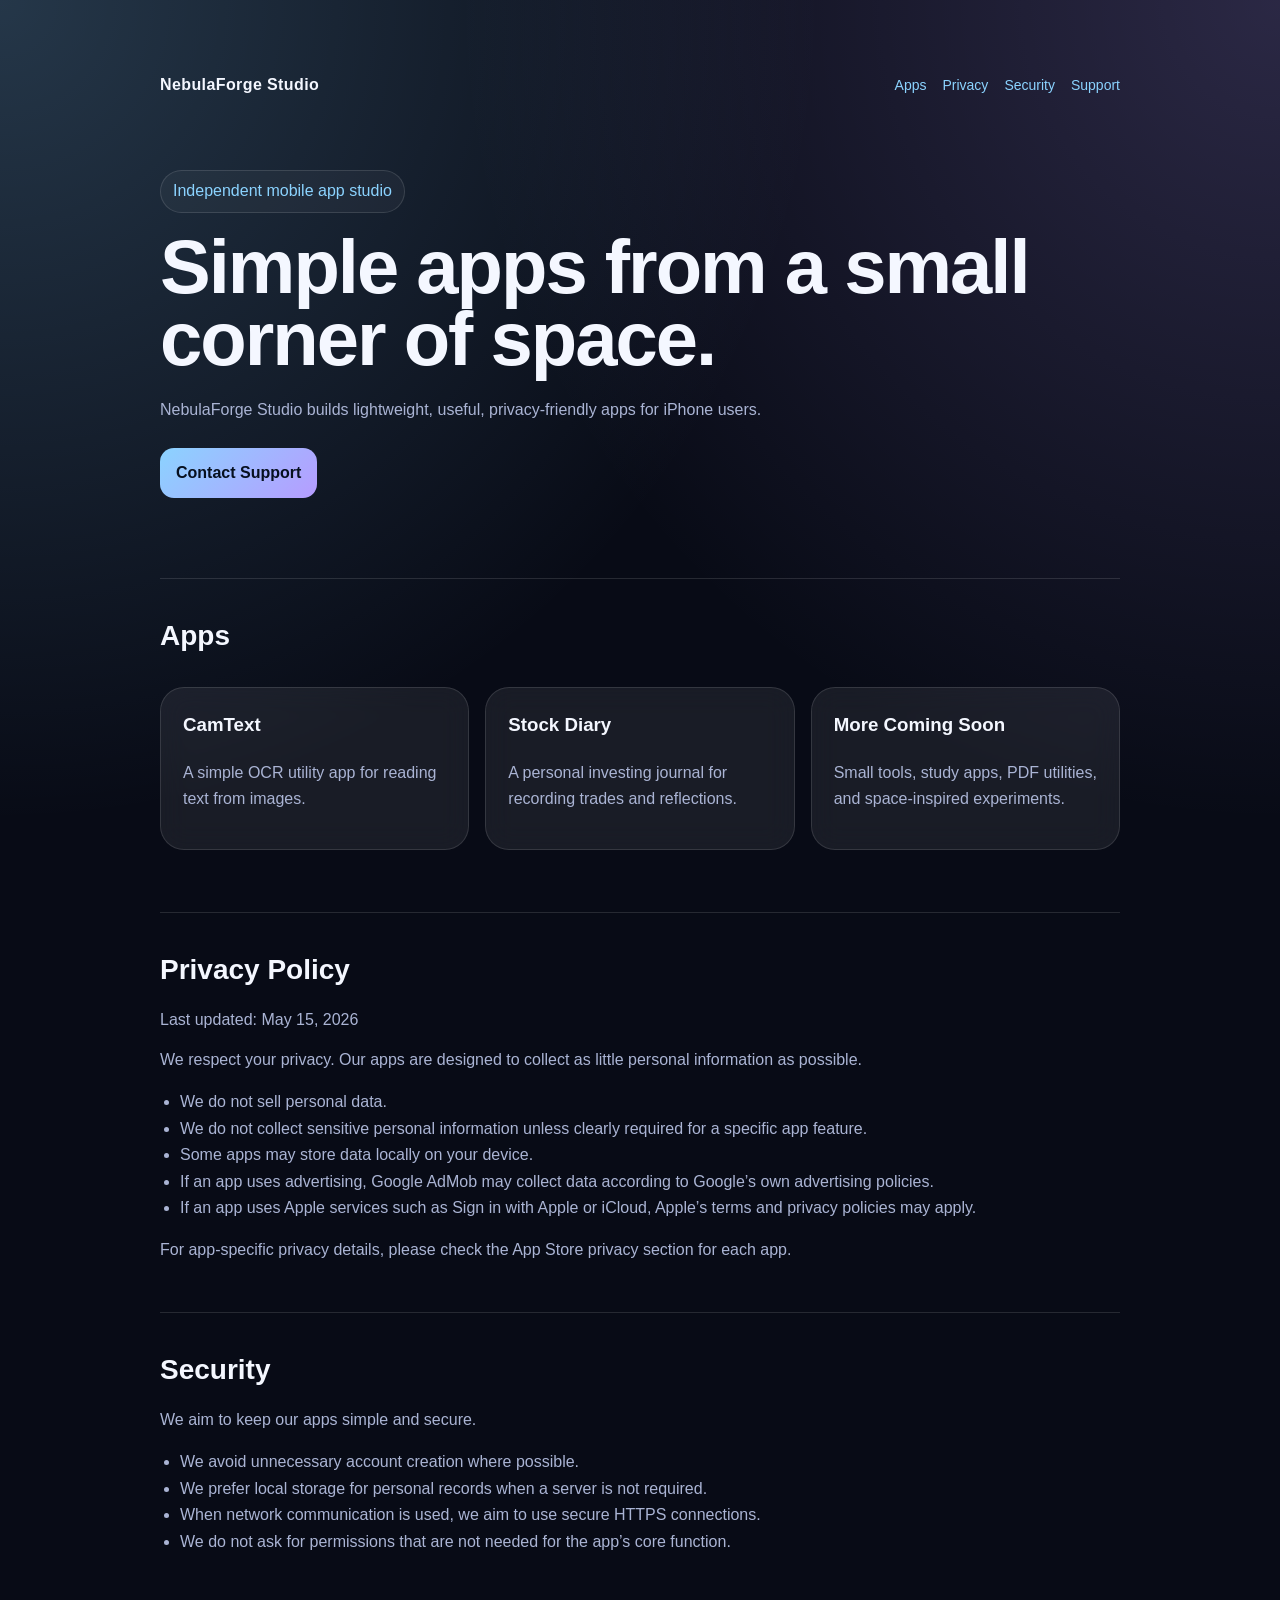
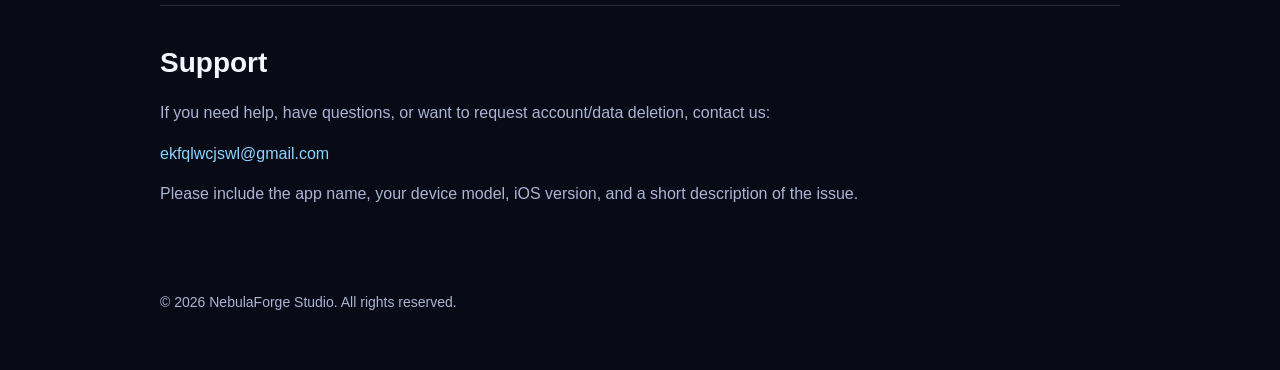
==== index.html @ dadc5c47 "ff" ====
<!doctype html>
<html lang="ko">
<head>
  <meta charset="utf-8" />
  <meta name="viewport" content="width=device-width, initial-scale=1" />
  <title>NebulaForge Studio</title>
  <meta name="description" content="NebulaForge Studio builds simple, useful, privacy-friendly mobile apps." />
  <style>
    :root {
      --bg: #080b16;
      --card: rgba(255,255,255,0.07);
      --text: #f4f7ff;
      --muted: #aab4d4;
      --line: rgba(255,255,255,0.12);
      --accent: #8bd3ff;
      --accent2: #b69cff;
    }
    * { box-sizing: border-box; }
    body {
      margin: 0;
      font-family: -apple-system, BlinkMacSystemFont, "Segoe UI", sans-serif;
      background:
        radial-gradient(circle at top left, rgba(139,211,255,0.22), transparent 35%),
        radial-gradient(circle at top right, rgba(182,156,255,0.20), transparent 35%),
        var(--bg);
      color: var(--text);
      line-height: 1.65;
    }
    a { color: var(--accent); text-decoration: none; }
    header, main, footer { width: min(960px, calc(100% - 32px)); margin: 0 auto; }
    header { padding: 72px 0 36px; }
    nav { display: flex; justify-content: space-between; align-items: center; gap: 16px; }
    .logo { font-weight: 800; letter-spacing: 0.4px; }
    .links { display: flex; gap: 16px; flex-wrap: wrap; font-size: 14px; }
    .hero { padding: 72px 0 44px; }
    h1 { font-size: clamp(40px, 8vw, 76px); line-height: 0.95; margin: 0 0 22px; letter-spacing: -2px; }
    h2 { font-size: 28px; margin: 0 0 14px; }
    h3 { margin-top: 0; }
    p { color: var(--muted); margin: 0 0 14px; }
    .badge { display: inline-flex; padding: 7px 12px; border: 1px solid var(--line); border-radius: 999px; color: var(--accent); background: rgba(255,255,255,0.04); margin-bottom: 18px; }
    .grid { display: grid; grid-template-columns: repeat(3, 1fr); gap: 16px; margin: 28px 0; }
    .card { background: var(--card); border: 1px solid var(--line); border-radius: 24px; padding: 22px; backdrop-filter: blur(14px); }
    section { padding: 34px 0; border-top: 1px solid var(--line); }
    ul { color: var(--muted); padding-left: 20px; }
    .button { display: inline-block; margin-top: 10px; padding: 12px 16px; border-radius: 14px; background: linear-gradient(135deg, var(--accent), var(--accent2)); color: #06101f; font-weight: 700; }
    footer { padding: 36px 0 56px; color: var(--muted); font-size: 14px; }
    @media (max-width: 760px) { .grid { grid-template-columns: 1fr; } nav { align-items: flex-start; flex-direction: column; } }
  </style>
</head>
<body>
  <header>
    <nav>
      <div class="logo">NebulaForge Studio</div>
      <div class="links">
        <a href="#apps">Apps</a>
        <a href="#privacy">Privacy</a>
        <a href="#security">Security</a>
        <a href="#support">Support</a>
      </div>
    </nav>
    <div class="hero">
      <div class="badge">Independent mobile app studio</div>
      <h1>Simple apps from a small corner of space.</h1>
      <p>NebulaForge Studio builds lightweight, useful, privacy-friendly apps for iPhone users.</p>
      <a class="button" href="#support">Contact Support</a>
    </div>
  </header>

  <main>
    <section id="apps">
      <h2>Apps</h2>
      <div class="grid">
        <div class="card">
          <h3>CamText</h3>
          <p>A simple OCR utility app for reading text from images.</p>
        </div>
        <div class="card">
          <h3>Stock Diary</h3>
          <p>A personal investing journal for recording trades and reflections.</p>
        </div>
        <div class="card">
          <h3>More Coming Soon</h3>
          <p>Small tools, study apps, PDF utilities, and space-inspired experiments.</p>
        </div>
      </div>
    </section>

    <section id="privacy">
      <h2>Privacy Policy</h2>
      <p>Last updated: May 15, 2026</p>
      <p>We respect your privacy. Our apps are designed to collect as little personal information as possible.</p>
      <ul>
        <li>We do not sell personal data.</li>
        <li>We do not collect sensitive personal information unless clearly required for a specific app feature.</li>
        <li>Some apps may store data locally on your device.</li>
        <li>If an app uses advertising, Google AdMob may collect data according to Google’s own advertising policies.</li>
        <li>If an app uses Apple services such as Sign in with Apple or iCloud, Apple’s terms and privacy policies may apply.</li>
      </ul>
      <p>For app-specific privacy details, please check the App Store privacy section for each app.</p>
    </section>

    <section id="security">
      <h2>Security</h2>
      <p>We aim to keep our apps simple and secure.</p>
      <ul>
        <li>We avoid unnecessary account creation where possible.</li>
        <li>We prefer local storage for personal records when a server is not required.</li>
        <li>When network communication is used, we aim to use secure HTTPS connections.</li>
        <li>We do not ask for permissions that are not needed for the app’s core function.</li>
      </ul>
    </section>

    <section id="support">
      <h2>Support</h2>
      <p>If you need help, have questions, or want to request account/data deletion, contact us:</p>
      <p><a href="mailto:ekfqlwcjswl@gmail.com">ekfqlwcjswl@gmail.com</a></p>
      <p>Please include the app name, your device model, iOS version, and a short description of the issue.</p>
    </section>
  </main>

  <footer>
    © 2026 NebulaForge Studio. All rights reserved.
  </footer>
</body>
</html>
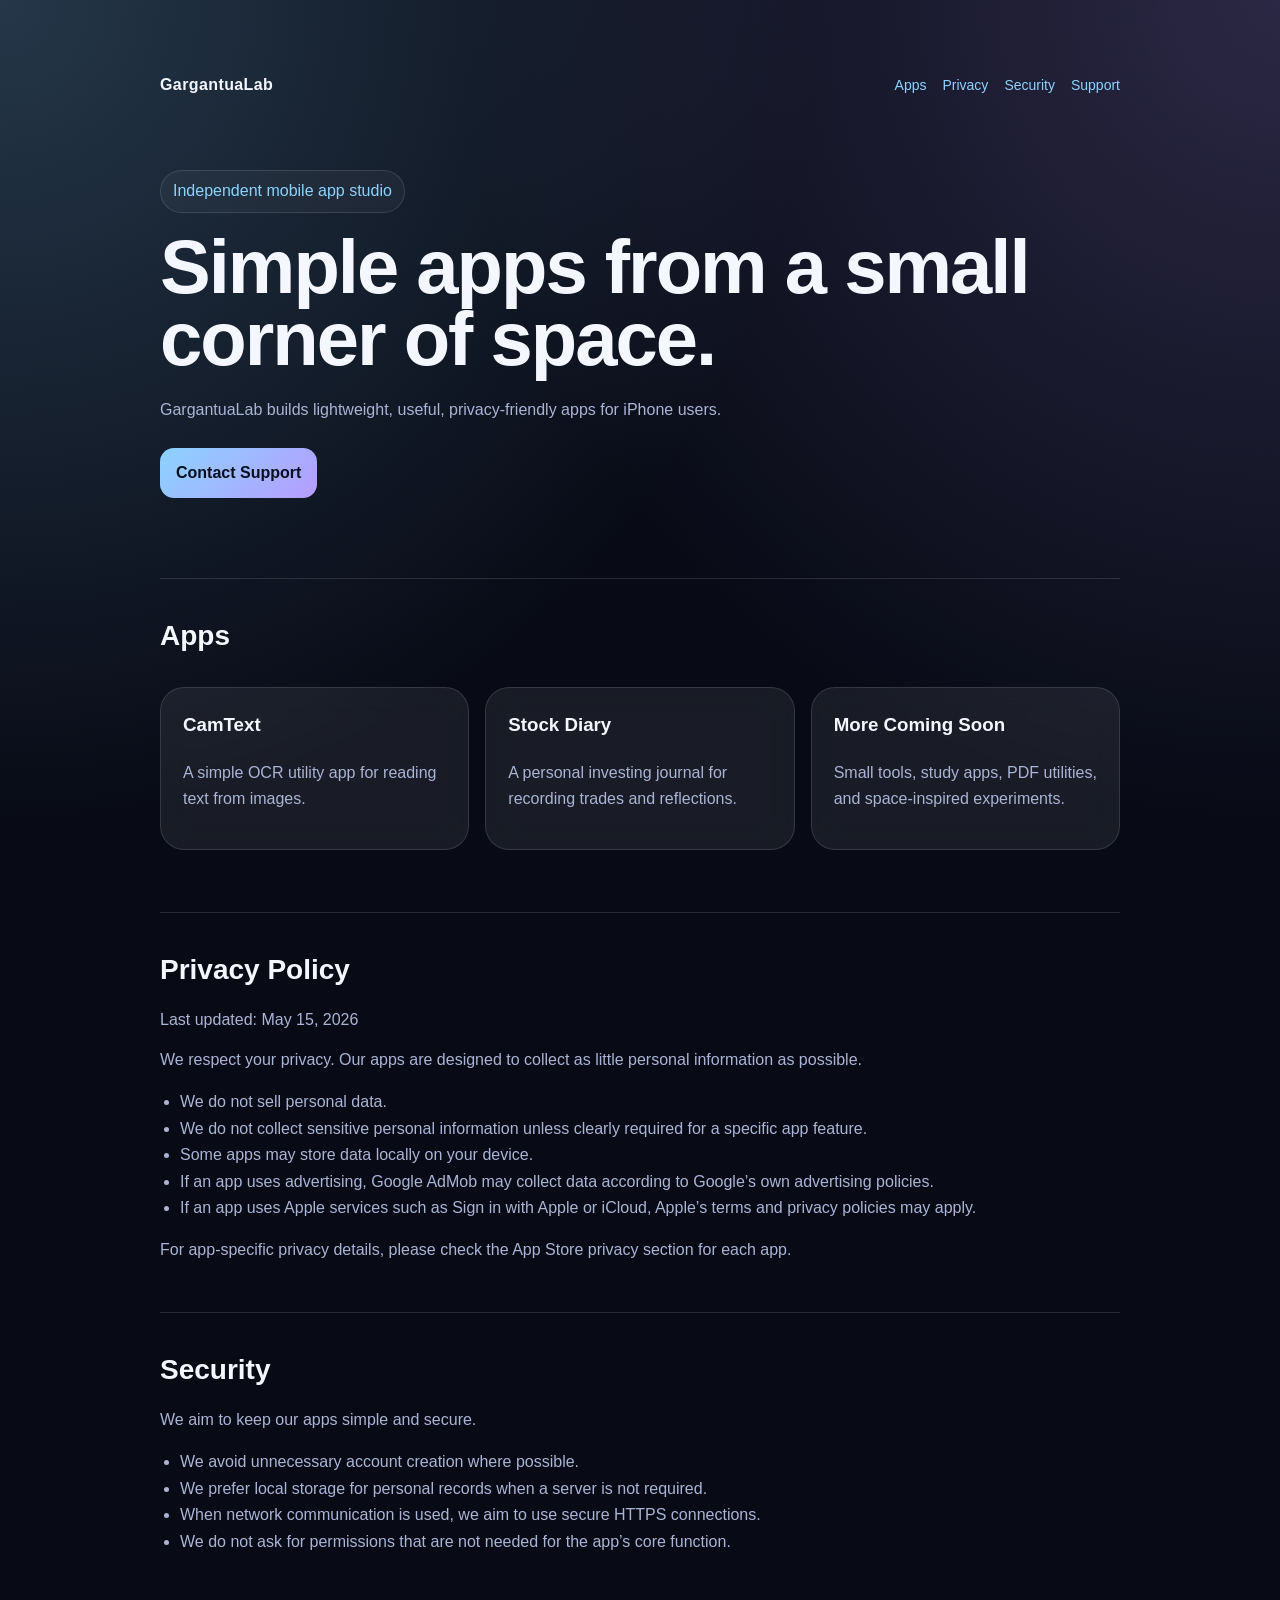
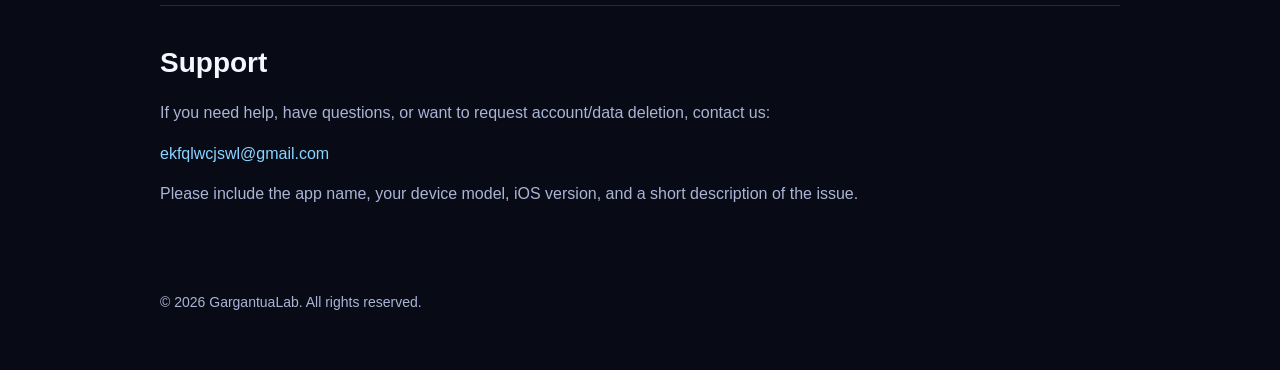
==== commit 6020e120: "ff" ====
--- a/index.html
+++ b/index.html
@@ -3,8 +3,8 @@
 <head>
   <meta charset="utf-8" />
   <meta name="viewport" content="width=device-width, initial-scale=1" />
-  <title>NebulaForge Studio</title>
-  <meta name="description" content="NebulaForge Studio builds simple, useful, privacy-friendly mobile apps." />
+  <title>GargantuaLab</title>
+  <meta name="description" content="GargantuaLab builds simple, useful, privacy-friendly mobile apps." />
   <style>
     :root {
       --bg: #080b16;
@@ -50,7 +50,7 @@
 <body>
   <header>
     <nav>
-      <div class="logo">NebulaForge Studio</div>
+      <div class="logo">GargantuaLab</div>
       <div class="links">
         <a href="#apps">Apps</a>
         <a href="#privacy">Privacy</a>
@@ -61,7 +61,7 @@
     <div class="hero">
       <div class="badge">Independent mobile app studio</div>
       <h1>Simple apps from a small corner of space.</h1>
-      <p>NebulaForge Studio builds lightweight, useful, privacy-friendly apps for iPhone users.</p>
+      <p>GargantuaLab builds lightweight, useful, privacy-friendly apps for iPhone users.</p>
       <a class="button" href="#support">Contact Support</a>
     </div>
   </header>
@@ -119,7 +119,7 @@
   </main>
 
   <footer>
-    © 2026 NebulaForge Studio. All rights reserved.
+    © 2026 GargantuaLab. All rights reserved.
   </footer>
 </body>
 </html>
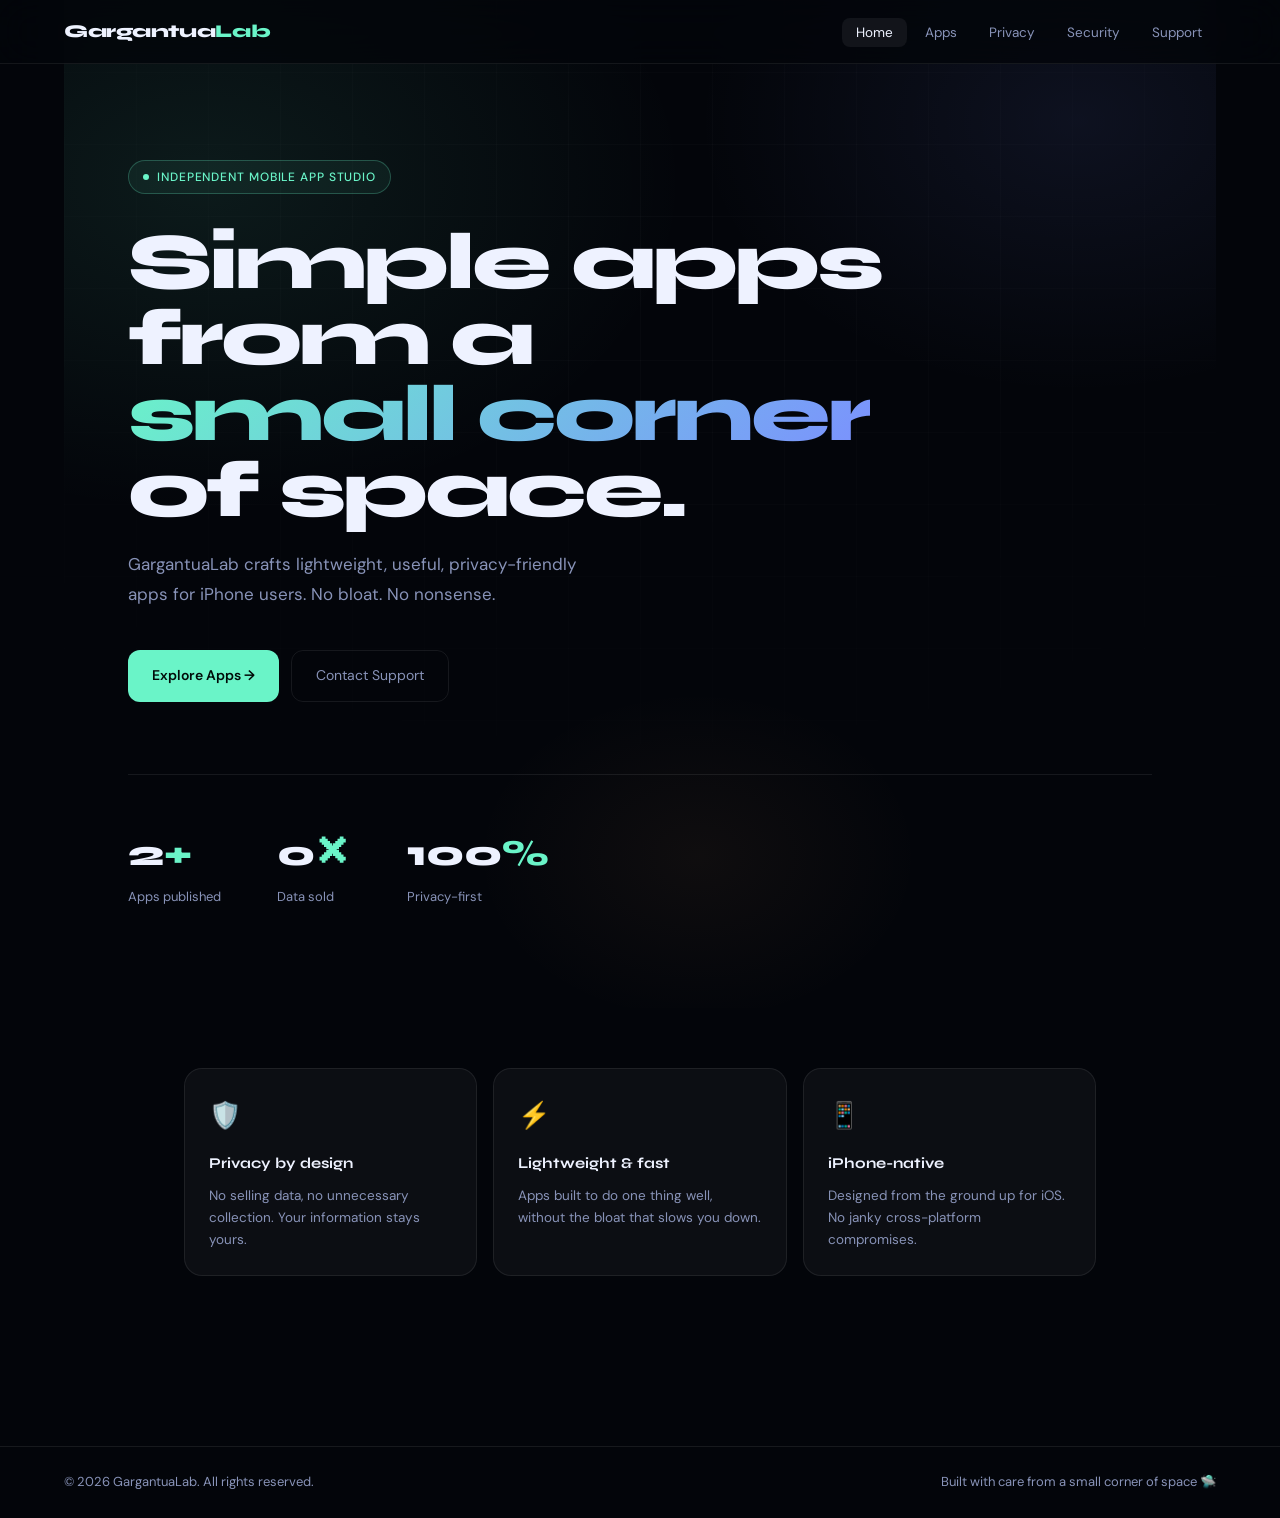
==== commit ee2050b9: "ㅇㅇ" ====
--- a/index.html
+++ b/index.html
@@ -4,122 +4,155 @@
   <meta charset="utf-8" />
   <meta name="viewport" content="width=device-width, initial-scale=1" />
   <title>GargantuaLab</title>
-  <meta name="description" content="GargantuaLab builds simple, useful, privacy-friendly mobile apps." />
+  <link rel="stylesheet" href="style.css" />
   <style>
-    :root {
-      --bg: #080b16;
-      --card: rgba(255,255,255,0.07);
-      --text: #f4f7ff;
-      --muted: #aab4d4;
-      --line: rgba(255,255,255,0.12);
-      --accent: #8bd3ff;
-      --accent2: #b69cff;
+    body { padding-top: 0; }
+    main { padding-top: 0; max-width: 100%; }
+
+    .hero {
+      position: relative;
+      overflow: hidden;
+      padding: 160px 5vw 100px;
     }
-    * { box-sizing: border-box; }
-    body {
-      margin: 0;
-      font-family: -apple-system, BlinkMacSystemFont, "Segoe UI", sans-serif;
+    .hero-bg {
+      position: absolute; inset: 0; pointer-events: none;
       background:
-        radial-gradient(circle at top left, rgba(139,211,255,0.22), transparent 35%),
-        radial-gradient(circle at top right, rgba(182,156,255,0.20), transparent 35%),
-        var(--bg);
-      color: var(--text);
-      line-height: 1.65;
+        radial-gradient(ellipse 70% 55% at 12% 18%, rgba(106,244,200,0.09) 0%, transparent 60%),
+        radial-gradient(ellipse 55% 45% at 88% 12%, rgba(123,143,255,0.09) 0%, transparent 60%),
+        radial-gradient(ellipse 35% 30% at 55% 85%, rgba(244,169,106,0.05) 0%, transparent 55%);
     }
-    a { color: var(--accent); text-decoration: none; }
-    header, main, footer { width: min(960px, calc(100% - 32px)); margin: 0 auto; }
-    header { padding: 72px 0 36px; }
-    nav { display: flex; justify-content: space-between; align-items: center; gap: 16px; }
-    .logo { font-weight: 800; letter-spacing: 0.4px; }
-    .links { display: flex; gap: 16px; flex-wrap: wrap; font-size: 14px; }
-    .hero { padding: 72px 0 44px; }
-    h1 { font-size: clamp(40px, 8vw, 76px); line-height: 0.95; margin: 0 0 22px; letter-spacing: -2px; }
-    h2 { font-size: 28px; margin: 0 0 14px; }
-    h3 { margin-top: 0; }
-    p { color: var(--muted); margin: 0 0 14px; }
-    .badge { display: inline-flex; padding: 7px 12px; border: 1px solid var(--line); border-radius: 999px; color: var(--accent); background: rgba(255,255,255,0.04); margin-bottom: 18px; }
-    .grid { display: grid; grid-template-columns: repeat(3, 1fr); gap: 16px; margin: 28px 0; }
-    .card { background: var(--card); border: 1px solid var(--line); border-radius: 24px; padding: 22px; backdrop-filter: blur(14px); }
-    section { padding: 34px 0; border-top: 1px solid var(--line); }
-    ul { color: var(--muted); padding-left: 20px; }
-    .button { display: inline-block; margin-top: 10px; padding: 12px 16px; border-radius: 14px; background: linear-gradient(135deg, var(--accent), var(--accent2)); color: #06101f; font-weight: 700; }
-    footer { padding: 36px 0 56px; color: var(--muted); font-size: 14px; }
-    @media (max-width: 760px) { .grid { grid-template-columns: 1fr; } nav { align-items: flex-start; flex-direction: column; } }
+    .hero-grid {
+      position: absolute; inset: 0; pointer-events: none;
+      background-image:
+        linear-gradient(rgba(255,255,255,0.022) 1px, transparent 1px),
+        linear-gradient(90deg, rgba(255,255,255,0.022) 1px, transparent 1px);
+      background-size: 72px 72px;
+      mask-image: radial-gradient(ellipse 90% 65% at 50% 25%, black, transparent);
+    }
+    .hero-inner {
+      position: relative;
+      max-width: 1040px; margin: 0 auto;
+    }
+    .hero-tag {
+      display: inline-flex; align-items: center; gap: 8px;
+      font-size: 12px; font-weight: 500;
+      letter-spacing: 0.9px; text-transform: uppercase;
+      color: var(--accent);
+      border: 1px solid rgba(106,244,200,0.25);
+      background: rgba(106,244,200,0.06);
+      padding: 6px 14px; border-radius: 999px;
+      margin-bottom: 30px;
+    }
+    .hero-tag::before {
+      content: '';
+      width: 6px; height: 6px; border-radius: 50%;
+      background: var(--accent);
+      animation: blink 2s ease-in-out infinite;
+    }
+    @keyframes blink { 0%,100%{opacity:1} 50%{opacity:0.25} }
+
+    .hero-sub {
+      font-size: 17px; color: var(--muted);
+      max-width: 460px; margin-bottom: 40px; line-height: 1.75;
+    }
+    .hero-actions { display: flex; gap: 12px; flex-wrap: wrap; }
+    .hero-stats {
+      display: flex; gap: 56px; flex-wrap: wrap;
+      margin-top: 72px; padding-top: 48px;
+      border-top: 1px solid var(--card-border);
+    }
+    .stat-num {
+      font-family: 'Syne', sans-serif;
+      font-size: 36px; font-weight: 800; color: var(--text);
+    }
+    .stat-num span { color: var(--accent); }
+    .stat-lbl { font-size: 13px; color: var(--muted); margin-top: 2px; }
+
+    .features {
+      max-width: 1040px; margin: 0 auto;
+      padding: 60px 5vw 90px;
+      display: grid;
+      grid-template-columns: repeat(auto-fit, minmax(220px, 1fr));
+      gap: 16px;
+    }
+    .feat-card {
+      background: var(--card);
+      border: 1px solid var(--card-border);
+      border-radius: 18px; padding: 24px;
+      transition: border-color 0.2s, transform 0.2s;
+    }
+    .feat-card:hover { border-color: rgba(255,255,255,0.15); transform: translateY(-2px); }
+    .feat-icon { font-size: 26px; margin-bottom: 14px; display: block; }
+    .feat-card h3 {
+      font-family: 'Syne', sans-serif;
+      font-size: 15px; font-weight: 700; margin-bottom: 8px; color: var(--text);
+    }
+    .feat-card p { font-size: 13.5px; color: var(--muted); line-height: 1.65; }
   </style>
 </head>
 <body>
-  <header>
-    <nav>
-      <div class="logo">GargantuaLab</div>
-      <div class="links">
-        <a href="#apps">Apps</a>
-        <a href="#privacy">Privacy</a>
-        <a href="#security">Security</a>
-        <a href="#support">Support</a>
+<nav>
+  <a href="index.html" class="logo">Gargantua<span>Lab</span></a>
+  <ul class="nav-links">
+    <li><a href="index.html" class="active">Home</a></li>
+    <li><a href="apps.html">Apps</a></li>
+    <li><a href="privacy.html">Privacy</a></li>
+    <li><a href="security.html">Security</a></li>
+    <li><a href="support.html">Support</a></li>
+  </ul>
+</nav>
+
+<main>
+  <div class="hero">
+    <div class="hero-bg"></div>
+    <div class="hero-grid"></div>
+    <div class="hero-inner">
+      <div class="hero-tag anim">Independent Mobile App Studio</div>
+      <h1 class="anim">Simple apps from a<br><em>small corner</em><br>of space.</h1>
+      <p class="hero-sub anim">GargantuaLab crafts lightweight, useful, privacy-friendly apps for iPhone users. No bloat. No nonsense.</p>
+      <div class="hero-actions anim">
+        <a href="apps.html" class="btn-primary">Explore Apps →</a>
+        <a href="support.html" class="btn-ghost">Contact Support</a>
       </div>
-    </nav>
-    <div class="hero">
-      <div class="badge">Independent mobile app studio</div>
-      <h1>Simple apps from a small corner of space.</h1>
-      <p>GargantuaLab builds lightweight, useful, privacy-friendly apps for iPhone users.</p>
-      <a class="button" href="#support">Contact Support</a>
-    </div>
-  </header>
-
-  <main>
-    <section id="apps">
-      <h2>Apps</h2>
-      <div class="grid">
-        <div class="card">
-          <h3>CamText</h3>
-          <p>A simple OCR utility app for reading text from images.</p>
+      <div class="hero-stats anim">
+        <div>
+          <div class="stat-num">2<span>+</span></div>
+          <div class="stat-lbl">Apps published</div>
         </div>
-        <div class="card">
-          <h3>Stock Diary</h3>
-          <p>A personal investing journal for recording trades and reflections.</p>
+        <div>
+          <div class="stat-num">0<span>✕</span></div>
+          <div class="stat-lbl">Data sold</div>
         </div>
-        <div class="card">
-          <h3>More Coming Soon</h3>
-          <p>Small tools, study apps, PDF utilities, and space-inspired experiments.</p>
+        <div>
+          <div class="stat-num">100<span>%</span></div>
+          <div class="stat-lbl">Privacy-first</div>
         </div>
       </div>
-    </section>
+    </div>
+  </div>
 
-    <section id="privacy">
-      <h2>Privacy Policy</h2>
-      <p>Last updated: May 15, 2026</p>
-      <p>We respect your privacy. Our apps are designed to collect as little personal information as possible.</p>
-      <ul>
-        <li>We do not sell personal data.</li>
-        <li>We do not collect sensitive personal information unless clearly required for a specific app feature.</li>
-        <li>Some apps may store data locally on your device.</li>
-        <li>If an app uses advertising, Google AdMob may collect data according to Google’s own advertising policies.</li>
-        <li>If an app uses Apple services such as Sign in with Apple or iCloud, Apple’s terms and privacy policies may apply.</li>
-      </ul>
-      <p>For app-specific privacy details, please check the App Store privacy section for each app.</p>
-    </section>
+  <div class="features">
+    <div class="feat-card anim">
+      <span class="feat-icon">🛡️</span>
+      <h3>Privacy by design</h3>
+      <p>No selling data, no unnecessary collection. Your information stays yours.</p>
+    </div>
+    <div class="feat-card anim">
+      <span class="feat-icon">⚡</span>
+      <h3>Lightweight &amp; fast</h3>
+      <p>Apps built to do one thing well, without the bloat that slows you down.</p>
+    </div>
+    <div class="feat-card anim">
+      <span class="feat-icon">📱</span>
+      <h3>iPhone-native</h3>
+      <p>Designed from the ground up for iOS. No janky cross-platform compromises.</p>
+    </div>
+  </div>
+</main>
 
-    <section id="security">
-      <h2>Security</h2>
-      <p>We aim to keep our apps simple and secure.</p>
-      <ul>
-        <li>We avoid unnecessary account creation where possible.</li>
-        <li>We prefer local storage for personal records when a server is not required.</li>
-        <li>When network communication is used, we aim to use secure HTTPS connections.</li>
-        <li>We do not ask for permissions that are not needed for the app’s core function.</li>
-      </ul>
-    </section>
-
-    <section id="support">
-      <h2>Support</h2>
-      <p>If you need help, have questions, or want to request account/data deletion, contact us:</p>
-      <p><a href="mailto:ekfqlwcjswl@gmail.com">ekfqlwcjswl@gmail.com</a></p>
-      <p>Please include the app name, your device model, iOS version, and a short description of the issue.</p>
-    </section>
-  </main>
-
-  <footer>
-    © 2026 GargantuaLab. All rights reserved.
-  </footer>
+<footer>
+  <p>© 2026 GargantuaLab. All rights reserved.</p>
+  <p>Built with care from a small corner of space 🛸</p>
+</footer>
 </body>
 </html>
--- a/style.css
+++ b/style.css
@@ -0,0 +1,211 @@
+@import url('https://fonts.googleapis.com/css2?family=Syne:wght@400;700;800&family=DM+Sans:opsz,wght@9..40,300;9..40,400;9..40,500&display=swap');
+
+:root {
+  --bg: #03050a;
+  --surface: #0b0f1c;
+  --card: rgba(255,255,255,0.04);
+  --card-border: rgba(255,255,255,0.08);
+  --text: #eef2ff;
+  --muted: #8893b8;
+  --faint: rgba(255,255,255,0.06);
+  --accent: #6af4c8;
+  --accent2: #7b8fff;
+  --accent3: #f4a96a;
+}
+
+* { box-sizing: border-box; margin: 0; padding: 0; }
+html { scroll-behavior: smooth; }
+
+body {
+  font-family: 'DM Sans', sans-serif;
+  background: var(--bg);
+  color: var(--text);
+  line-height: 1.7;
+  overflow-x: hidden;
+  min-height: 100vh;
+  display: flex;
+  flex-direction: column;
+}
+
+a { color: var(--accent); text-decoration: none; }
+
+/* ── NAV ── */
+nav {
+  position: fixed; top: 0; left: 0; right: 0; z-index: 100;
+  display: flex; justify-content: space-between; align-items: center;
+  padding: 0 5vw;
+  height: 64px;
+  background: rgba(3,5,10,0.80);
+  backdrop-filter: blur(18px);
+  border-bottom: 1px solid rgba(255,255,255,0.07);
+}
+
+.logo {
+  font-family: 'Syne', sans-serif;
+  font-weight: 800;
+  font-size: 18px;
+  letter-spacing: -0.3px;
+  color: var(--text);
+  text-decoration: none;
+}
+.logo span { color: var(--accent); }
+
+.nav-links {
+  display: flex; gap: 4px; list-style: none;
+}
+.nav-links a {
+  font-size: 13.5px; font-weight: 400;
+  color: var(--muted);
+  text-decoration: none;
+  padding: 6px 14px;
+  border-radius: 8px;
+  transition: color 0.2s, background 0.2s;
+}
+.nav-links a:hover { color: var(--text); background: var(--faint); }
+.nav-links a.active { color: var(--text); background: var(--faint); }
+
+/* ── MAIN WRAP ── */
+main {
+  flex: 1;
+  max-width: 1040px;
+  margin: 0 auto;
+  width: 100%;
+  padding: 96px 5vw 80px;
+}
+
+/* ── SECTION LABEL ── */
+.section-label {
+  font-size: 11.5px; font-weight: 500;
+  letter-spacing: 1.5px; text-transform: uppercase;
+  color: var(--accent);
+  margin-bottom: 14px;
+  display: block;
+}
+
+h1 {
+  font-family: 'Syne', sans-serif;
+  font-size: clamp(40px, 7vw, 80px);
+  font-weight: 800;
+  line-height: 0.95;
+  letter-spacing: -3px;
+  margin-bottom: 22px;
+}
+h1 em {
+  font-style: normal;
+  background: linear-gradient(135deg, var(--accent), var(--accent2));
+  -webkit-background-clip: text;
+  -webkit-text-fill-color: transparent;
+  background-clip: text;
+}
+
+h2 {
+  font-family: 'Syne', sans-serif;
+  font-size: clamp(28px, 4vw, 44px);
+  font-weight: 800;
+  letter-spacing: -1.5px;
+  line-height: 1.1;
+  margin-bottom: 14px;
+}
+
+.page-desc {
+  font-size: 16px;
+  color: var(--muted);
+  max-width: 500px;
+  margin-bottom: 52px;
+  line-height: 1.75;
+}
+
+/* ── BUTTONS ── */
+.btn-primary {
+  display: inline-flex; align-items: center; gap: 8px;
+  padding: 13px 24px; border-radius: 12px;
+  background: var(--accent);
+  color: #010b08;
+  font-weight: 600; font-size: 14px;
+  text-decoration: none;
+  transition: opacity 0.2s, transform 0.15s;
+}
+.btn-primary:hover { opacity: 0.88; transform: translateY(-1px); color: #010b08; }
+
+.btn-ghost {
+  display: inline-flex; align-items: center; gap: 8px;
+  padding: 13px 24px; border-radius: 12px;
+  border: 1px solid var(--card-border);
+  color: var(--muted); font-size: 14px;
+  text-decoration: none;
+  background: transparent;
+  transition: background 0.2s, color 0.2s, border-color 0.2s;
+}
+.btn-ghost:hover { background: var(--faint); color: var(--text); border-color: rgba(255,255,255,0.15); }
+
+/* ── POLICY BLOCKS ── */
+.policy-block {
+  background: var(--card);
+  border: 1px solid var(--card-border);
+  border-radius: 20px;
+  padding: 28px 32px;
+  margin-bottom: 14px;
+}
+.policy-block h3 {
+  font-family: 'Syne', sans-serif;
+  font-size: 15px; font-weight: 700;
+  margin-bottom: 18px;
+  display: flex; align-items: center; gap: 10px;
+  color: var(--text);
+}
+.icon-badge {
+  width: 32px; height: 32px; border-radius: 9px;
+  display: flex; align-items: center; justify-content: center;
+  font-size: 15px;
+}
+.icon-badge.teal   { background: rgba(106,244,200,0.12); }
+.icon-badge.purple { background: rgba(123,143,255,0.12); }
+.icon-badge.orange { background: rgba(244,169,106,0.12); }
+
+.policy-list { list-style: none; display: flex; flex-direction: column; gap: 10px; }
+.policy-list li {
+  display: flex; align-items: flex-start; gap: 12px;
+  font-size: 14.5px; color: var(--muted); line-height: 1.65;
+}
+.policy-list li::before {
+  content: '';
+  flex-shrink: 0;
+  width: 5px; height: 5px;
+  border-radius: 50%;
+  background: var(--accent);
+  margin-top: 9px;
+}
+
+.meta-note {
+  font-size: 13px; color: var(--muted);
+  border-left: 2px solid rgba(106,244,200,0.3);
+  padding-left: 14px;
+  margin-top: 24px;
+  line-height: 1.7;
+}
+
+/* ── FOOTER ── */
+footer {
+  border-top: 1px solid var(--card-border);
+  padding: 24px 5vw;
+  display: flex; justify-content: space-between; align-items: center;
+  flex-wrap: wrap; gap: 10px;
+  max-width: 100%;
+}
+footer p { font-size: 13px; color: var(--muted); }
+
+/* ── ANIM ── */
+@keyframes fadeUp {
+  from { opacity: 0; transform: translateY(18px); }
+  to   { opacity: 1; transform: translateY(0); }
+}
+.anim { animation: fadeUp 0.5s ease both; }
+.anim:nth-child(2) { animation-delay: 0.08s; }
+.anim:nth-child(3) { animation-delay: 0.16s; }
+.anim:nth-child(4) { animation-delay: 0.24s; }
+.anim:nth-child(5) { animation-delay: 0.32s; }
+
+@media (max-width: 620px) {
+  .nav-links a { padding: 6px 9px; font-size: 12px; }
+  nav { padding: 0 4vw; }
+}
